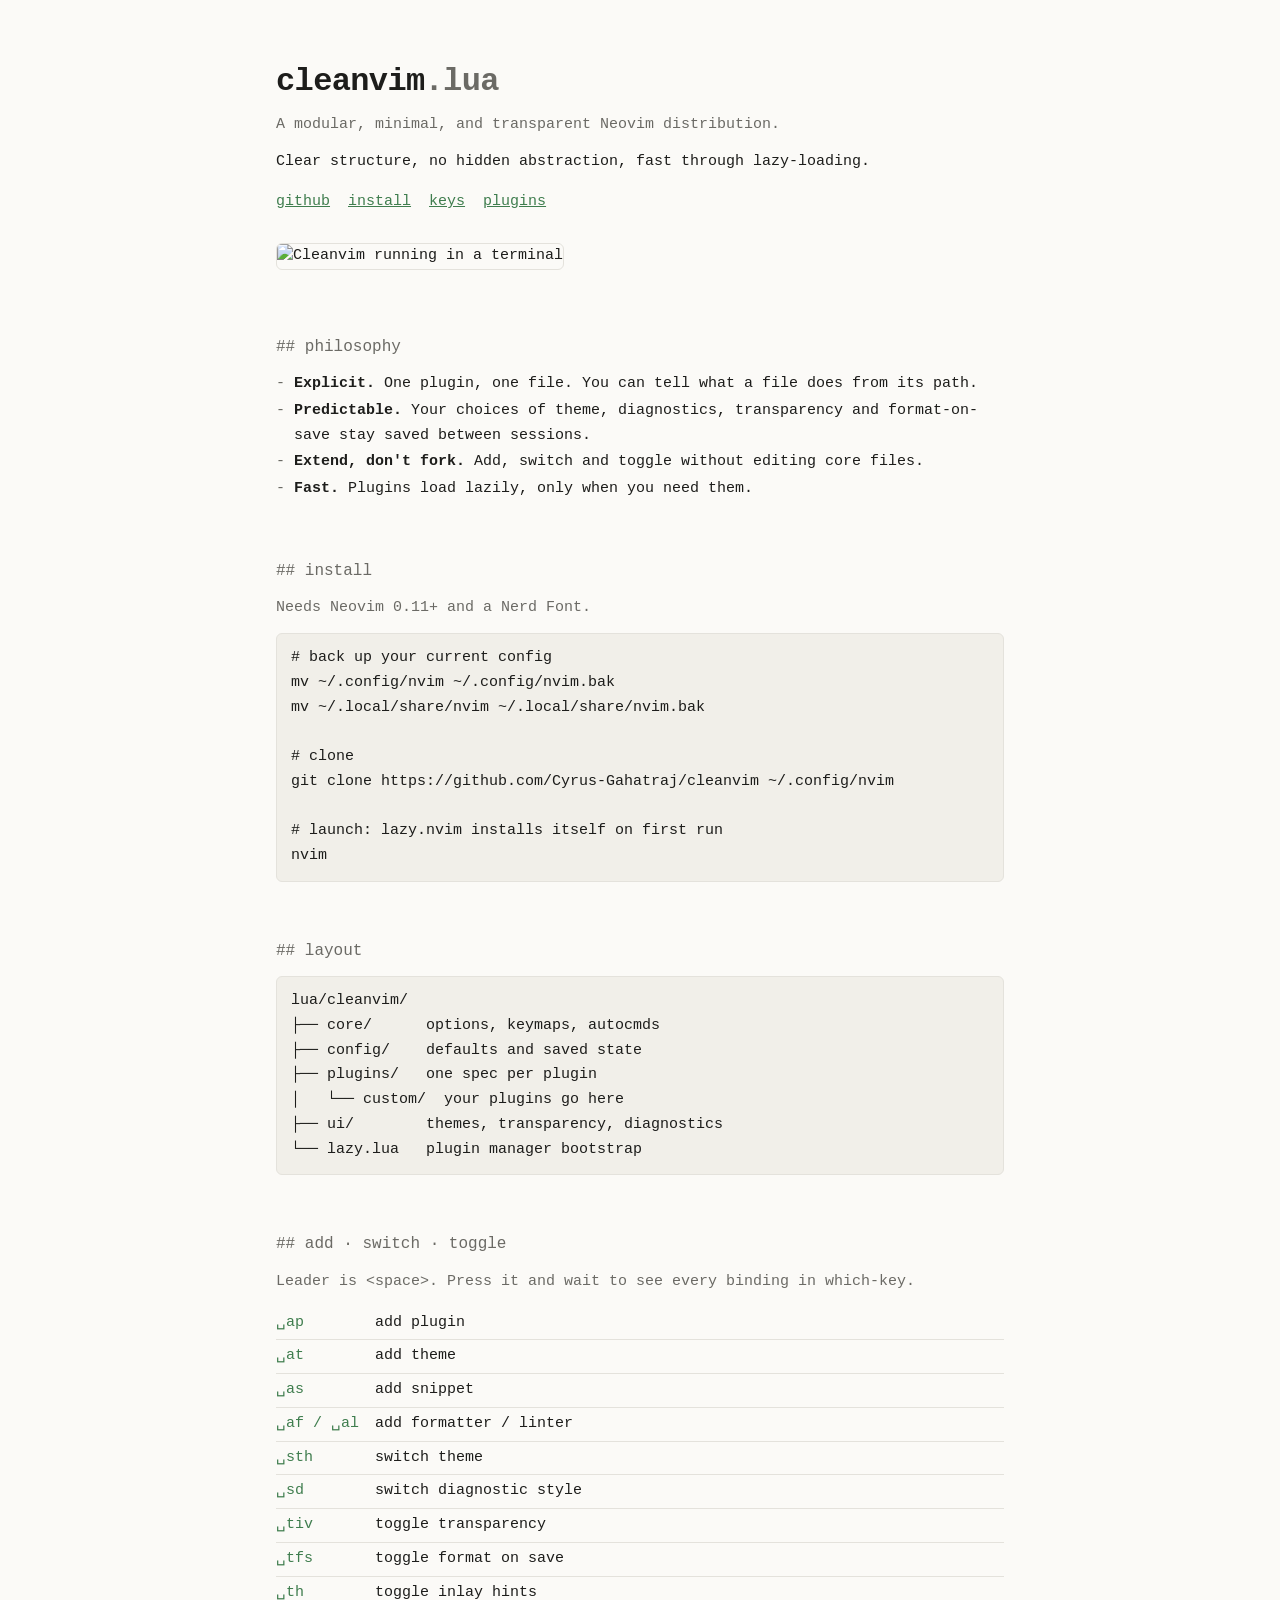
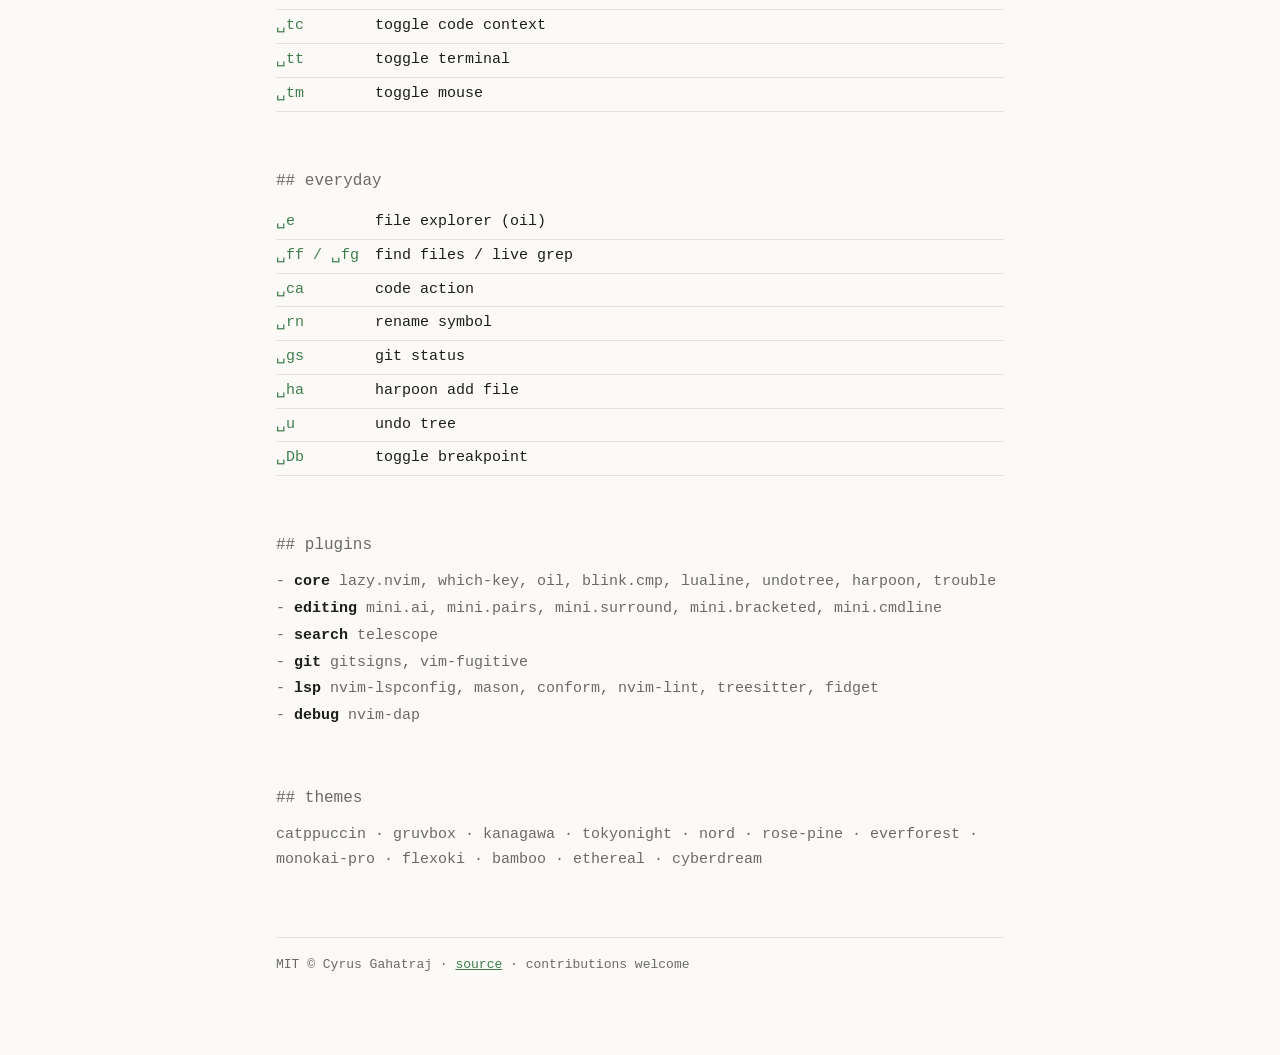
==== docs/index.html @ 889405c3 "add project site for github pages Co-Authored-By: Claude Opus 5.5 <noreply@anthropic.com>" ====
<!doctype html>
<html lang="en">
<head>
<meta charset="utf-8">
<meta name="viewport" content="width=device-width, initial-scale=1">
<title>Cleanvim</title>
<meta name="description" content="A modular, minimal, and transparent Neovim distribution.">
<style>
  :root {
    --bg: #fbfaf7; --fg: #1d1d1b; --dim: #6b6a65; --line: #e4e2dc;
    --code: #f1efe9; --accent: #3f7d4e;
  }
  @media (prefers-color-scheme: dark) {
    :root { --bg: #121211; --fg: #e6e4de; --dim: #8b8981; --line: #2a2a28; --code: #1b1b1a; --accent: #8fc79c; }
  }
  * { box-sizing: border-box; }
  body {
    margin: 0; background: var(--bg); color: var(--fg);
    font: 15px/1.65 ui-monospace, "JetBrains Mono", SFMono-Regular, Menlo, monospace;
  }
  main { max-width: 760px; margin: 0 auto; padding: 56px 16px 80px; }
  a { color: var(--accent); }
  h1 { font-size: 2rem; margin: 0 0 4px; letter-spacing: -0.02em; }
  h1 span { color: var(--dim); }
  h2 { font-size: 1rem; margin: 56px 0 12px; color: var(--dim); font-weight: 500; }
  h2::before { content: "## "; }
  p { margin: 0 0 12px; }
  .dim { color: var(--dim); }
  img { width: 100%; height: auto; border: 1px solid var(--line); border-radius: 6px; margin: 28px 0 8px; }
  pre { background: var(--code); border: 1px solid var(--line); border-radius: 6px; padding: 12px 14px; overflow-x: auto; margin: 0 0 12px; }
  code { font: inherit; }
  nav { display: flex; gap: 18px; flex-wrap: wrap; margin-top: 16px; }
  table { width: 100%; border-collapse: collapse; }
  td { padding: 4px 0; border-bottom: 1px solid var(--line); vertical-align: top; }
  td:first-child { width: 11ch; color: var(--accent); white-space: nowrap; padding-right: 16px; }
  ul { padding-left: 2ch; margin: 0; }
  li { margin: 2px 0; }
  li::marker { content: "- "; color: var(--dim); }
  footer { margin-top: 64px; padding-top: 16px; border-top: 1px solid var(--line); color: var(--dim); font-size: 13px; }
</style>
</head>
<body>
<main>
  <h1>cleanvim<span>.lua</span></h1>
  <p class="dim">A modular, minimal, and transparent Neovim distribution.</p>
  <p>Clear structure, no hidden abstraction, fast through lazy-loading.</p>
  <nav>
    <a href="https://github.com/Cyrus-Gahatraj/cleanvim">github</a>
    <a href="#install">install</a>
    <a href="#keys">keys</a>
    <a href="#plugins">plugins</a>
  </nav>

  <img src="https://raw.githubusercontent.com/Cyrus-Gahatraj/cleanvim/master/assets/hero_shot.png" alt="Cleanvim running in a terminal">

  <h2>philosophy</h2>
  <ul>
    <li><strong>Explicit.</strong> One plugin, one file. You can tell what a file does from its path.</li>
    <li><strong>Predictable.</strong> Your choices of theme, diagnostics, transparency and format-on-save stay saved between sessions.</li>
    <li><strong>Extend, don't fork.</strong> Add, switch and toggle without editing core files.</li>
    <li><strong>Fast.</strong> Plugins load lazily, only when you need them.</li>
  </ul>

  <h2 id="install">install</h2>
  <p class="dim">Needs Neovim 0.11+ and a Nerd Font.</p>
<pre><code># back up your current config
mv ~/.config/nvim ~/.config/nvim.bak
mv ~/.local/share/nvim ~/.local/share/nvim.bak

# clone
git clone https://github.com/Cyrus-Gahatraj/cleanvim ~/.config/nvim

# launch: lazy.nvim installs itself on first run
nvim</code></pre>

  <h2>layout</h2>
<pre><code>lua/cleanvim/
├── core/      options, keymaps, autocmds
├── config/    defaults and saved state
├── plugins/   one spec per plugin
│   └── custom/  your plugins go here
├── ui/        themes, transparency, diagnostics
└── lazy.lua   plugin manager bootstrap</code></pre>

  <h2 id="keys">add · switch · toggle</h2>
  <p class="dim">Leader is <code>&lt;space&gt;</code>. Press it and wait to see every binding in which-key.</p>
  <table>
    <tr><td>␣ap</td><td>add plugin</td></tr>
    <tr><td>␣at</td><td>add theme</td></tr>
    <tr><td>␣as</td><td>add snippet</td></tr>
    <tr><td>␣af / ␣al</td><td>add formatter / linter</td></tr>
    <tr><td>␣sth</td><td>switch theme</td></tr>
    <tr><td>␣sd</td><td>switch diagnostic style</td></tr>
    <tr><td>␣tiv</td><td>toggle transparency</td></tr>
    <tr><td>␣tfs</td><td>toggle format on save</td></tr>
    <tr><td>␣th</td><td>toggle inlay hints</td></tr>
    <tr><td>␣tc</td><td>toggle code context</td></tr>
    <tr><td>␣tt</td><td>toggle terminal</td></tr>
    <tr><td>␣tm</td><td>toggle mouse</td></tr>
  </table>

  <h2>everyday</h2>
  <table>
    <tr><td>␣e</td><td>file explorer (oil)</td></tr>
    <tr><td>␣ff / ␣fg</td><td>find files / live grep</td></tr>
    <tr><td>␣ca</td><td>code action</td></tr>
    <tr><td>␣rn</td><td>rename symbol</td></tr>
    <tr><td>␣gs</td><td>git status</td></tr>
    <tr><td>␣ha</td><td>harpoon add file</td></tr>
    <tr><td>␣u</td><td>undo tree</td></tr>
    <tr><td>␣Db</td><td>toggle breakpoint</td></tr>
  </table>

  <h2 id="plugins">plugins</h2>
  <ul>
    <li><strong>core</strong> <span class="dim">lazy.nvim, which-key, oil, blink.cmp, lualine, undotree, harpoon, trouble</span></li>
    <li><strong>editing</strong> <span class="dim">mini.ai, mini.pairs, mini.surround, mini.bracketed, mini.cmdline</span></li>
    <li><strong>search</strong> <span class="dim">telescope</span></li>
    <li><strong>git</strong> <span class="dim">gitsigns, vim-fugitive</span></li>
    <li><strong>lsp</strong> <span class="dim">nvim-lspconfig, mason, conform, nvim-lint, treesitter, fidget</span></li>
    <li><strong>debug</strong> <span class="dim">nvim-dap</span></li>
  </ul>

  <h2>themes</h2>
  <p class="dim">catppuccin · gruvbox · kanagawa · tokyonight · nord · rose-pine · everforest · monokai-pro · flexoki · bamboo · ethereal · cyberdream</p>

  <footer>
    MIT © Cyrus Gahatraj · <a href="https://github.com/Cyrus-Gahatraj/cleanvim">source</a> · contributions welcome
  </footer>
</main>
</body>
</html>
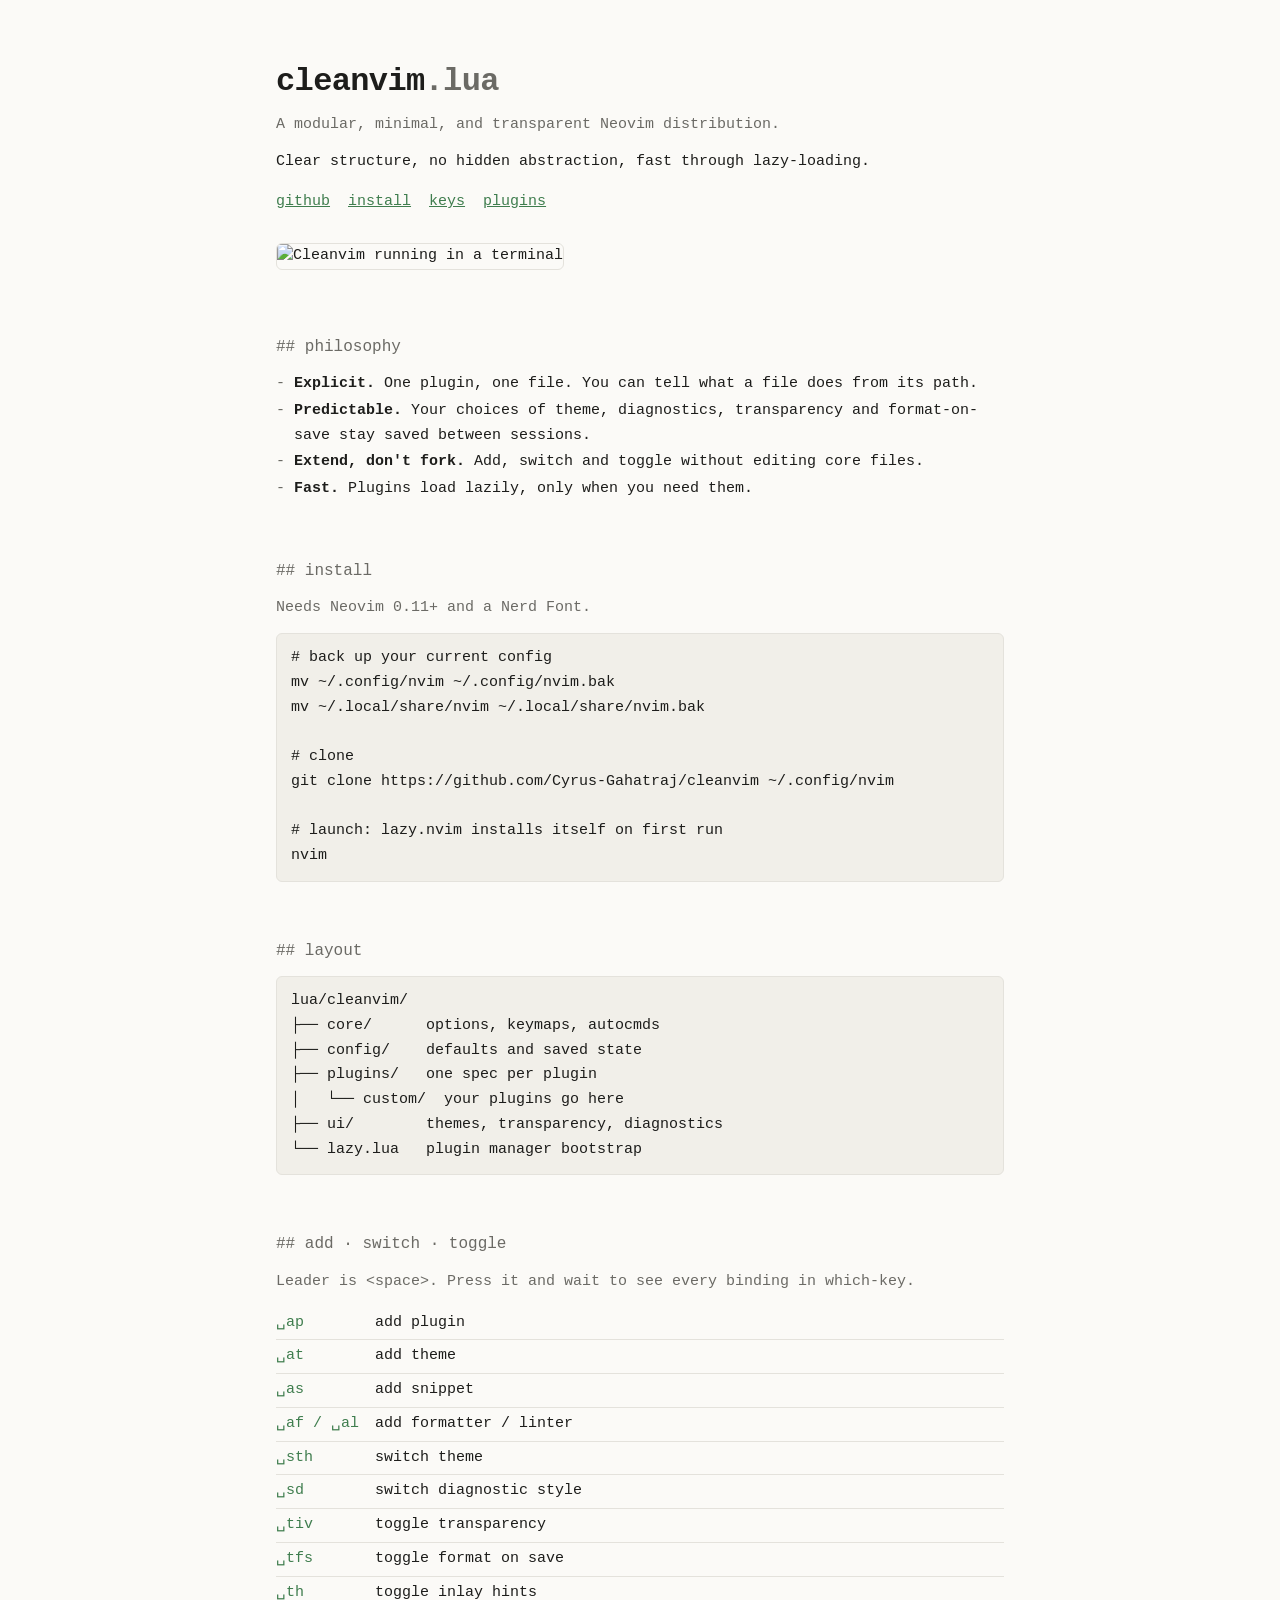
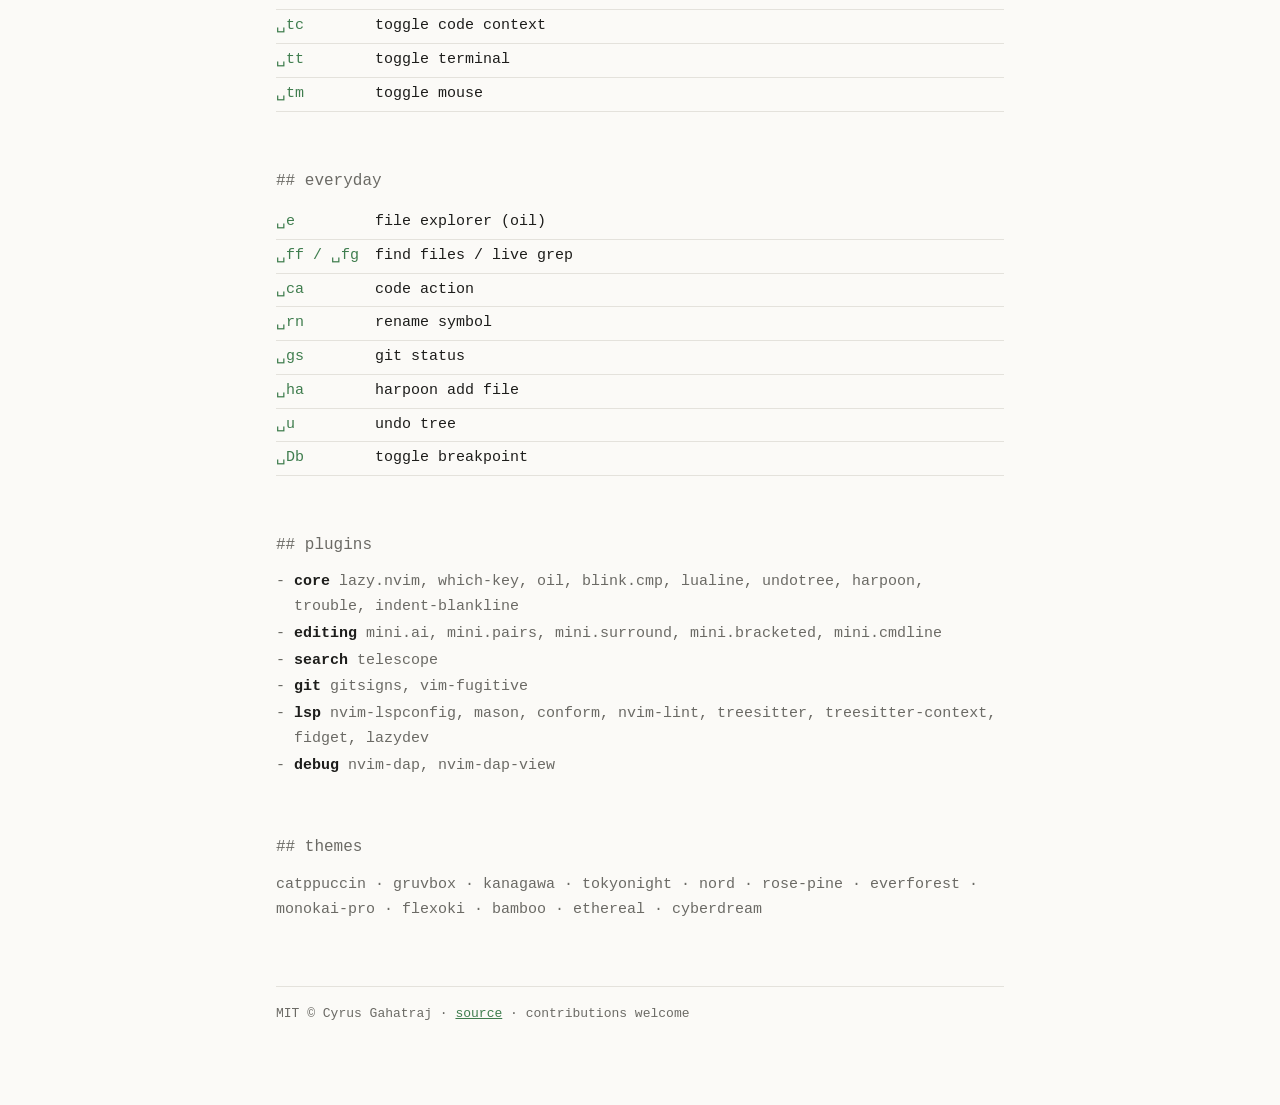
==== commit 78ab7e19: "fix README paths and plugin list to match the repo Co-Authored-By: Claude Opus 5.5 <noreply@anthropi" ====
--- a/docs/index.html
+++ b/docs/index.html
@@ -113,12 +113,12 @@
 
   <h2 id="plugins">plugins</h2>
   <ul>
-    <li><strong>core</strong> <span class="dim">lazy.nvim, which-key, oil, blink.cmp, lualine, undotree, harpoon, trouble</span></li>
+    <li><strong>core</strong> <span class="dim">lazy.nvim, which-key, oil, blink.cmp, lualine, undotree, harpoon, trouble, indent-blankline</span></li>
     <li><strong>editing</strong> <span class="dim">mini.ai, mini.pairs, mini.surround, mini.bracketed, mini.cmdline</span></li>
     <li><strong>search</strong> <span class="dim">telescope</span></li>
     <li><strong>git</strong> <span class="dim">gitsigns, vim-fugitive</span></li>
-    <li><strong>lsp</strong> <span class="dim">nvim-lspconfig, mason, conform, nvim-lint, treesitter, fidget</span></li>
-    <li><strong>debug</strong> <span class="dim">nvim-dap</span></li>
+    <li><strong>lsp</strong> <span class="dim">nvim-lspconfig, mason, conform, nvim-lint, treesitter, treesitter-context, fidget, lazydev</span></li>
+    <li><strong>debug</strong> <span class="dim">nvim-dap, nvim-dap-view</span></li>
   </ul>
 
   <h2>themes</h2>
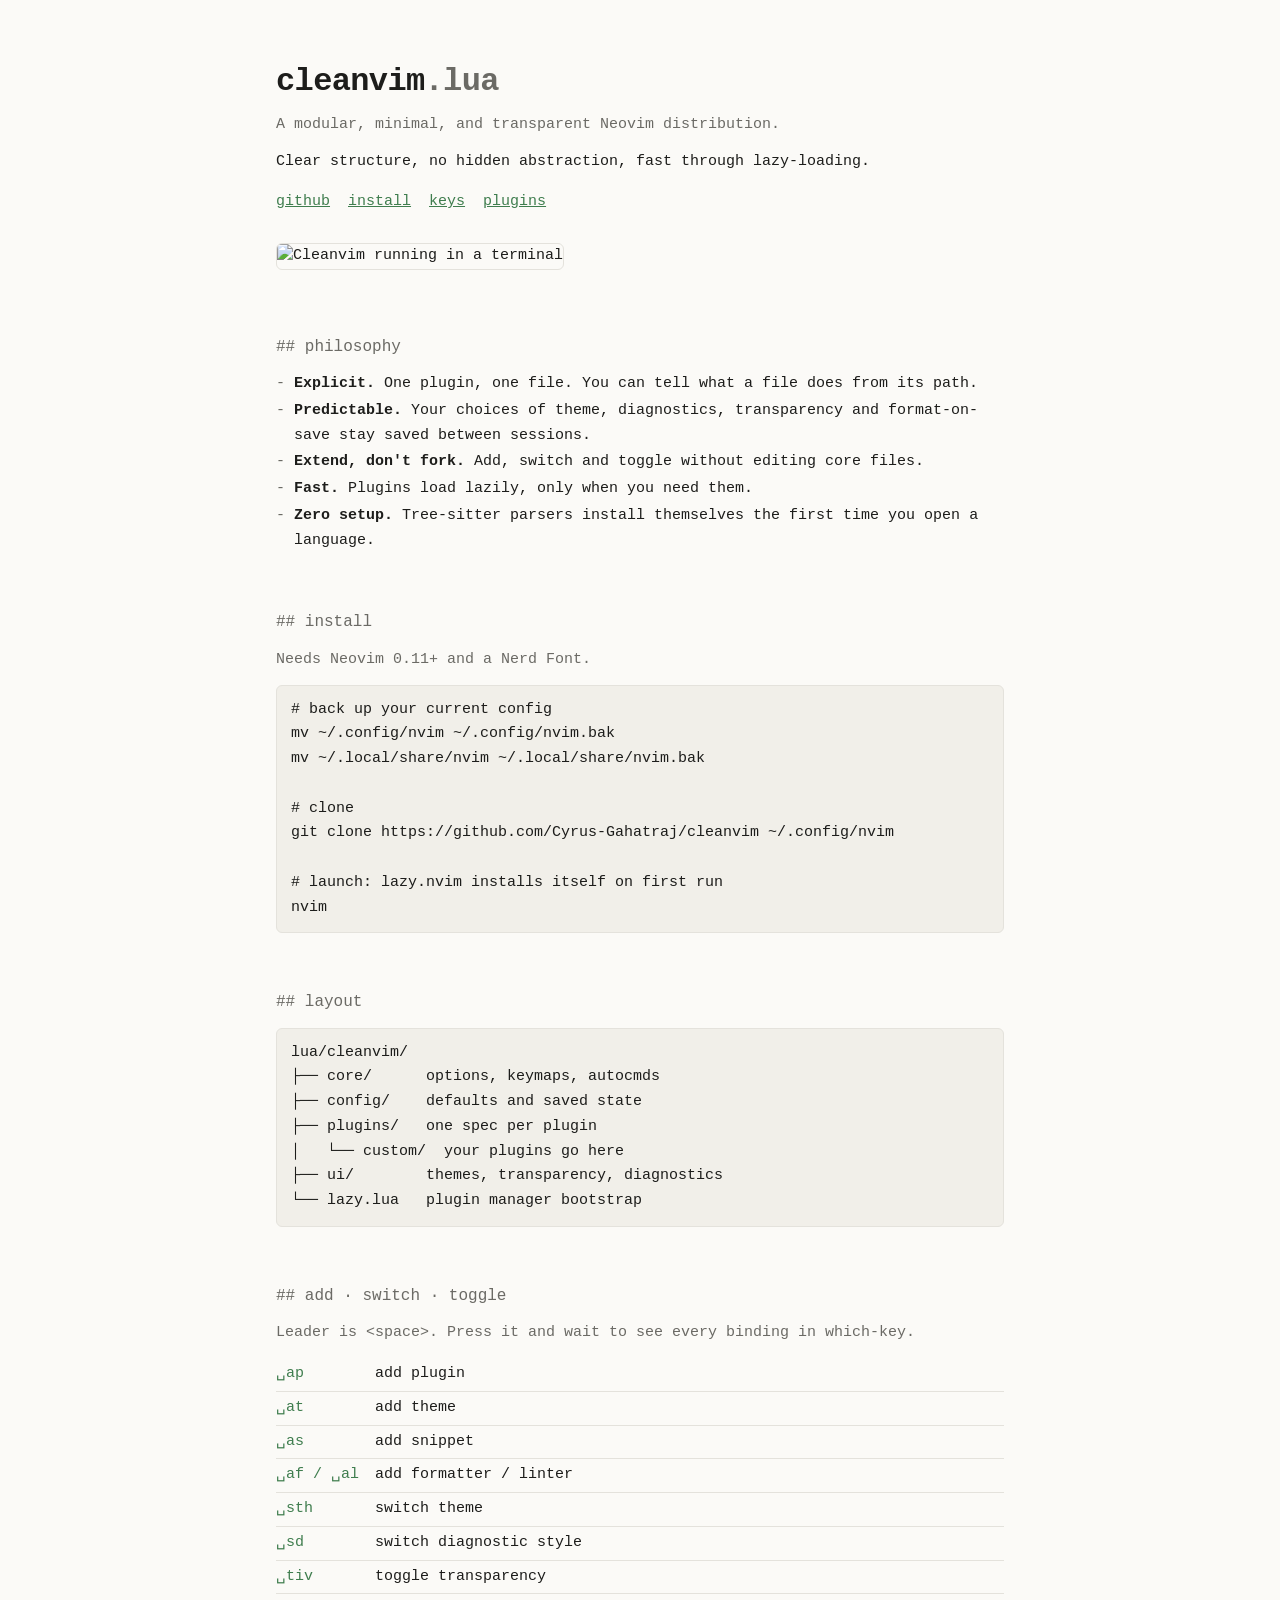
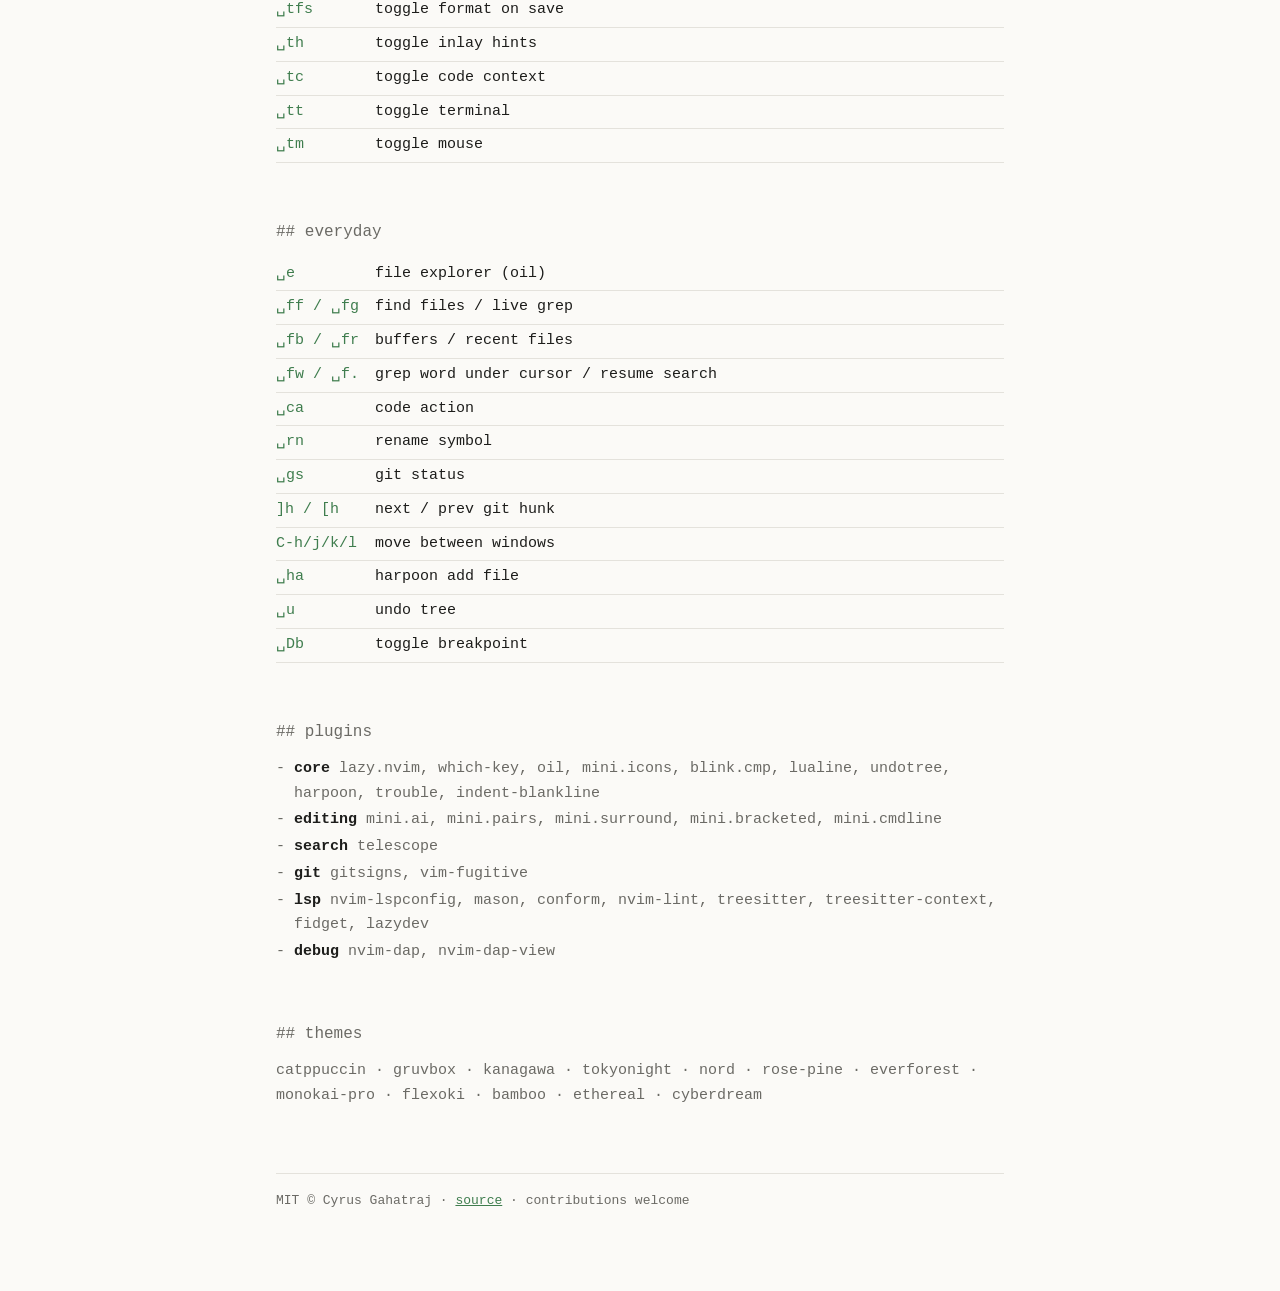
==== commit ca508e7e: "fix bugs, auto-install parsers, add small quality-of-life features Fixes: - transparency replaced wh" ====
--- a/docs/index.html
+++ b/docs/index.html
@@ -59,6 +59,7 @@
     <li><strong>Predictable.</strong> Your choices of theme, diagnostics, transparency and format-on-save stay saved between sessions.</li>
     <li><strong>Extend, don't fork.</strong> Add, switch and toggle without editing core files.</li>
     <li><strong>Fast.</strong> Plugins load lazily, only when you need them.</li>
+    <li><strong>Zero setup.</strong> Tree-sitter parsers install themselves the first time you open a language.</li>
   </ul>
 
   <h2 id="install">install</h2>
@@ -103,9 +104,13 @@
   <table>
     <tr><td>␣e</td><td>file explorer (oil)</td></tr>
     <tr><td>␣ff / ␣fg</td><td>find files / live grep</td></tr>
+    <tr><td>␣fb / ␣fr</td><td>buffers / recent files</td></tr>
+    <tr><td>␣fw / ␣f.</td><td>grep word under cursor / resume search</td></tr>
     <tr><td>␣ca</td><td>code action</td></tr>
     <tr><td>␣rn</td><td>rename symbol</td></tr>
     <tr><td>␣gs</td><td>git status</td></tr>
+    <tr><td>]h / [h</td><td>next / prev git hunk</td></tr>
+    <tr><td>C-h/j/k/l</td><td>move between windows</td></tr>
     <tr><td>␣ha</td><td>harpoon add file</td></tr>
     <tr><td>␣u</td><td>undo tree</td></tr>
     <tr><td>␣Db</td><td>toggle breakpoint</td></tr>
@@ -113,7 +118,7 @@
 
   <h2 id="plugins">plugins</h2>
   <ul>
-    <li><strong>core</strong> <span class="dim">lazy.nvim, which-key, oil, blink.cmp, lualine, undotree, harpoon, trouble, indent-blankline</span></li>
+    <li><strong>core</strong> <span class="dim">lazy.nvim, which-key, oil, mini.icons, blink.cmp, lualine, undotree, harpoon, trouble, indent-blankline</span></li>
     <li><strong>editing</strong> <span class="dim">mini.ai, mini.pairs, mini.surround, mini.bracketed, mini.cmdline</span></li>
     <li><strong>search</strong> <span class="dim">telescope</span></li>
     <li><strong>git</strong> <span class="dim">gitsigns, vim-fugitive</span></li>
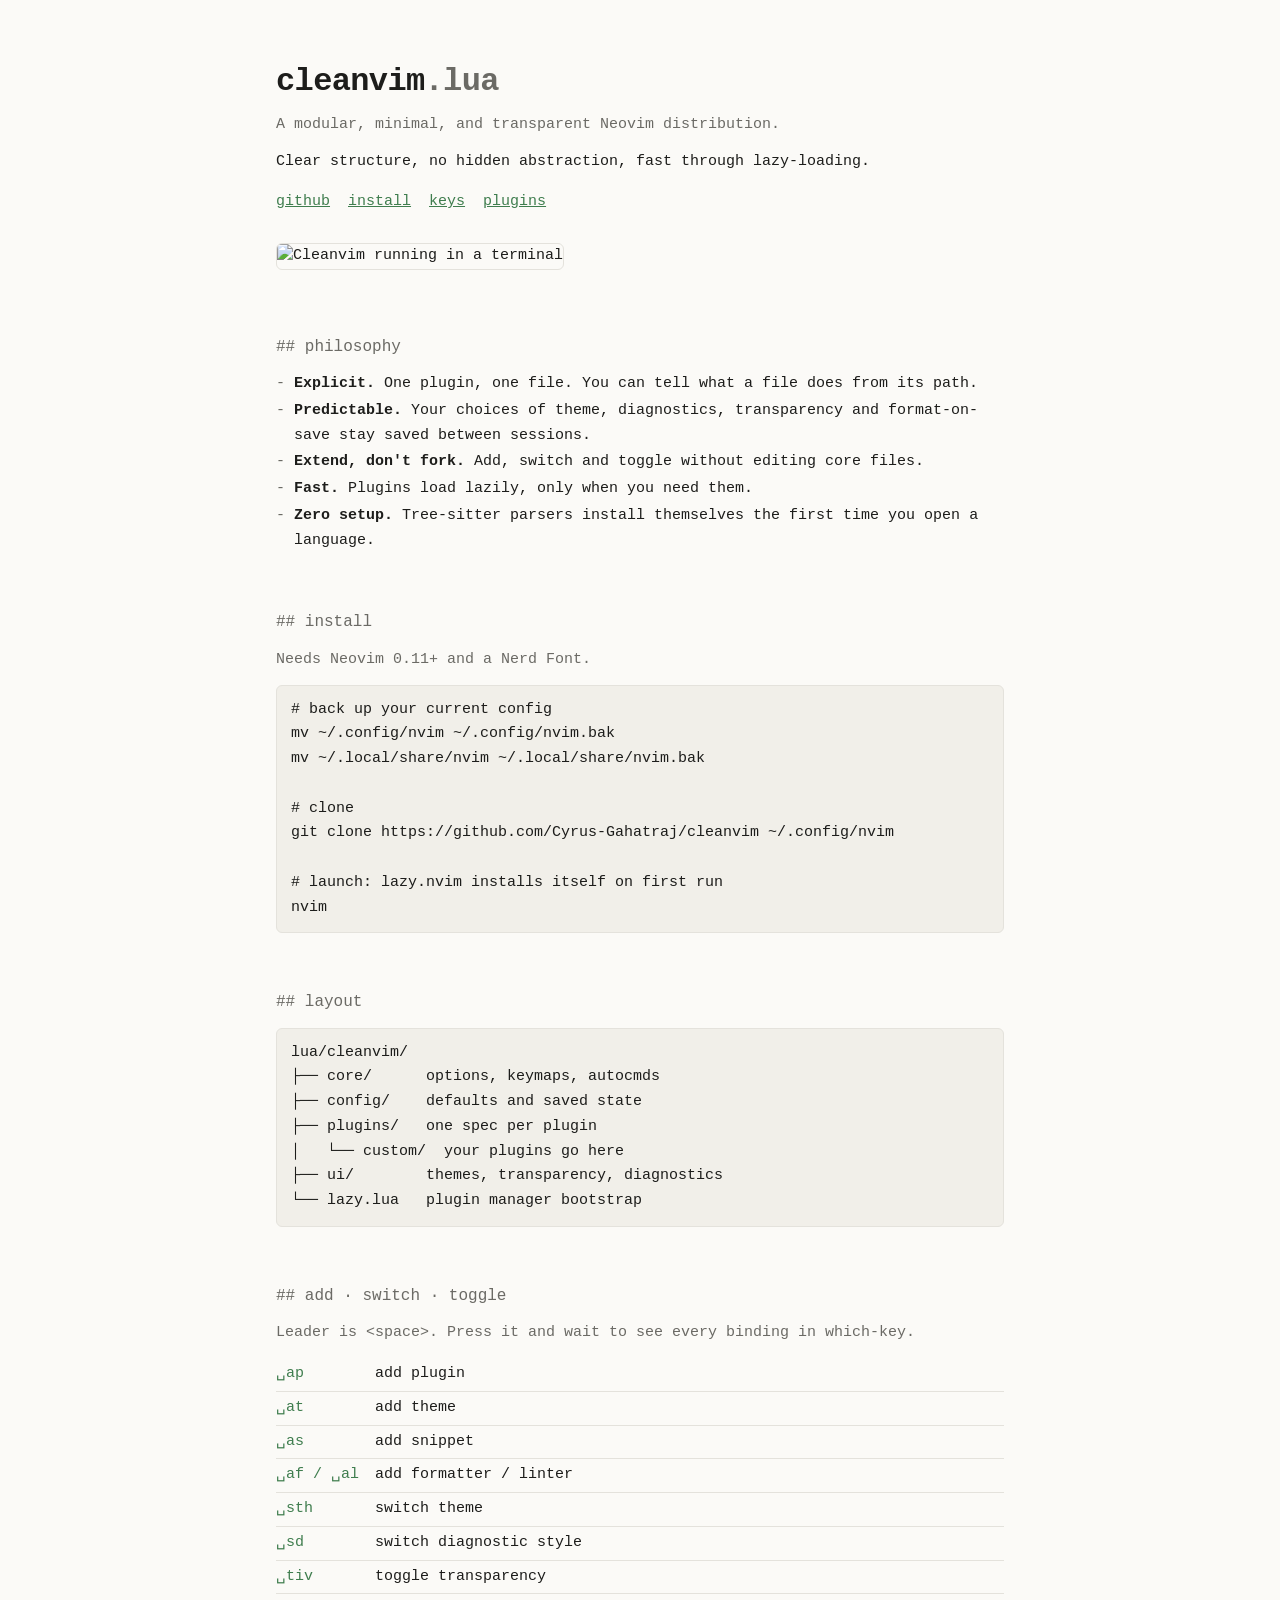
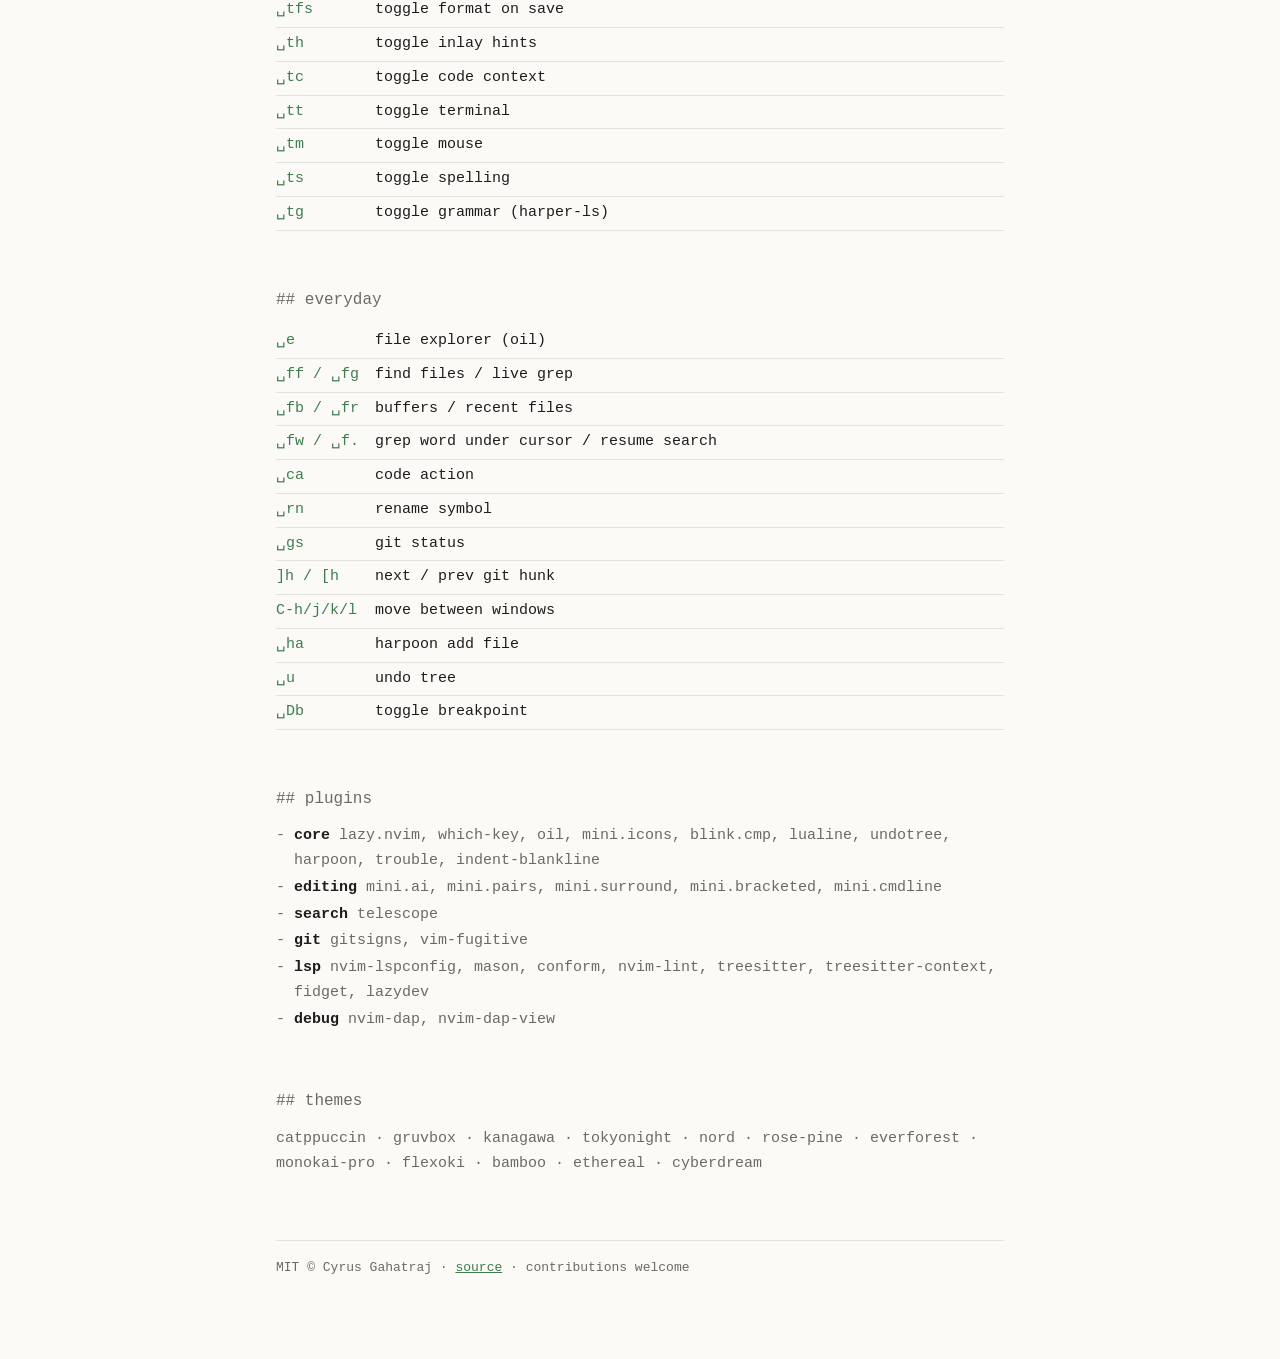
==== commit 9fa35654: "add spelling and grammar toggles <leader>ts toggles vim spell in the window; <leader>tg toggles harp" ====
--- a/docs/index.html
+++ b/docs/index.html
@@ -98,6 +98,8 @@
     <tr><td>␣tc</td><td>toggle code context</td></tr>
     <tr><td>␣tt</td><td>toggle terminal</td></tr>
     <tr><td>␣tm</td><td>toggle mouse</td></tr>
+    <tr><td>␣ts</td><td>toggle spelling</td></tr>
+    <tr><td>␣tg</td><td>toggle grammar (harper-ls)</td></tr>
   </table>
 
   <h2>everyday</h2>
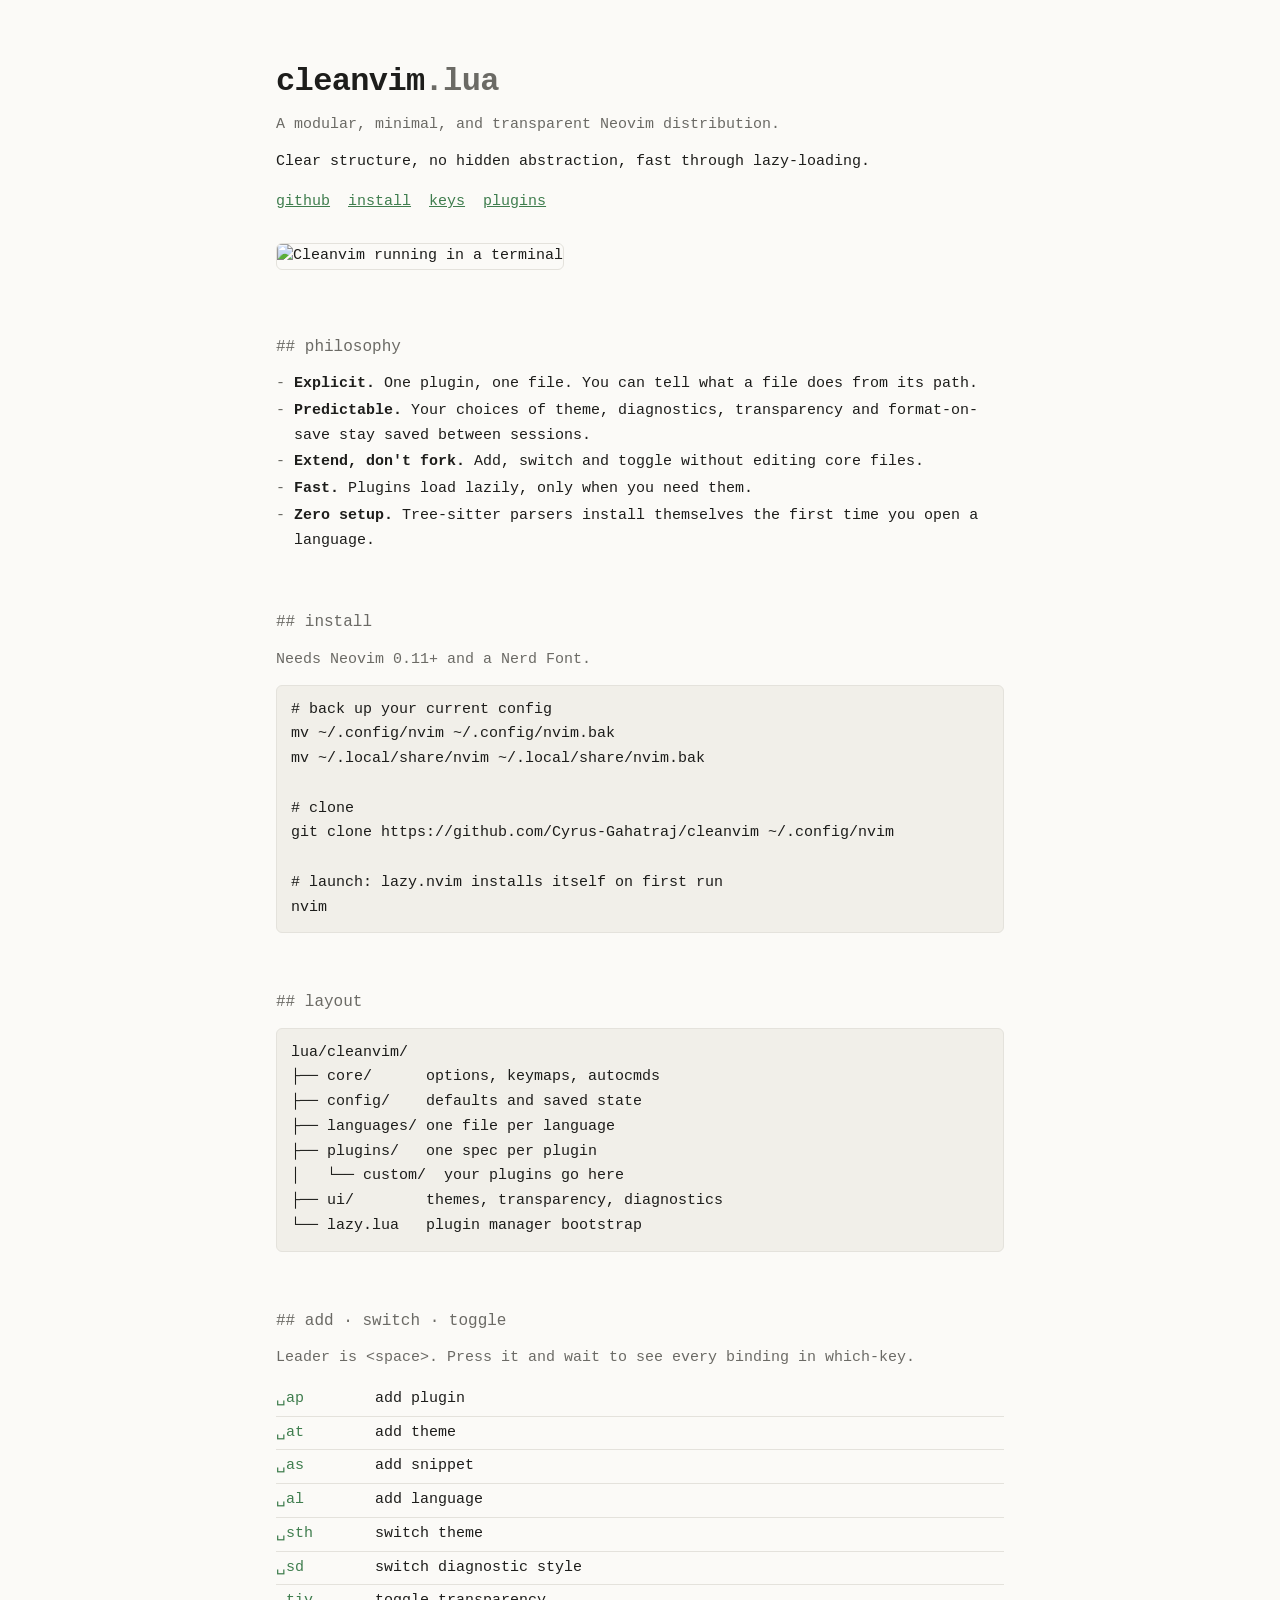
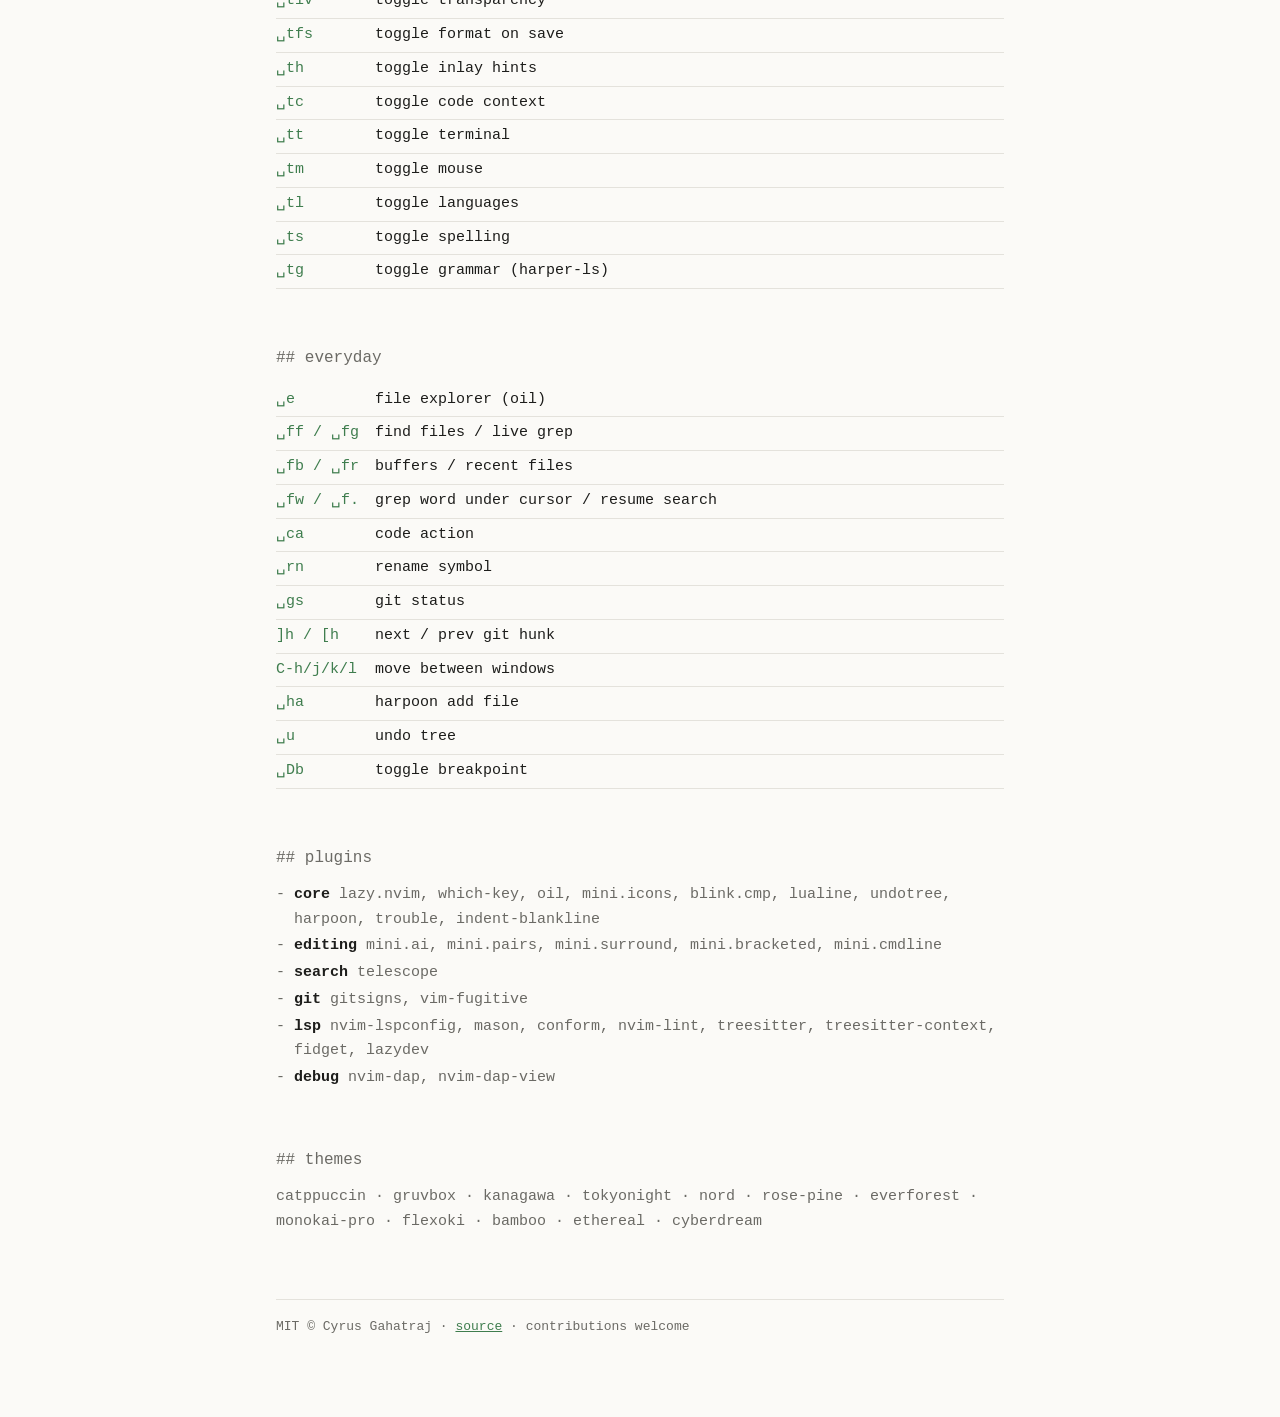
==== commit 7725562d: "one file per language, toggled with <leader>tl Each file in lua/cleanvim/languages/ lists the mason " ====
--- a/docs/index.html
+++ b/docs/index.html
@@ -78,6 +78,7 @@
 <pre><code>lua/cleanvim/
 ├── core/      options, keymaps, autocmds
 ├── config/    defaults and saved state
+├── languages/ one file per language
 ├── plugins/   one spec per plugin
 │   └── custom/  your plugins go here
 ├── ui/        themes, transparency, diagnostics
@@ -89,7 +90,7 @@
     <tr><td>␣ap</td><td>add plugin</td></tr>
     <tr><td>␣at</td><td>add theme</td></tr>
     <tr><td>␣as</td><td>add snippet</td></tr>
-    <tr><td>␣af / ␣al</td><td>add formatter / linter</td></tr>
+    <tr><td>␣al</td><td>add language</td></tr>
     <tr><td>␣sth</td><td>switch theme</td></tr>
     <tr><td>␣sd</td><td>switch diagnostic style</td></tr>
     <tr><td>␣tiv</td><td>toggle transparency</td></tr>
@@ -98,6 +99,7 @@
     <tr><td>␣tc</td><td>toggle code context</td></tr>
     <tr><td>␣tt</td><td>toggle terminal</td></tr>
     <tr><td>␣tm</td><td>toggle mouse</td></tr>
+    <tr><td>␣tl</td><td>toggle languages</td></tr>
     <tr><td>␣ts</td><td>toggle spelling</td></tr>
     <tr><td>␣tg</td><td>toggle grammar (harper-ls)</td></tr>
   </table>
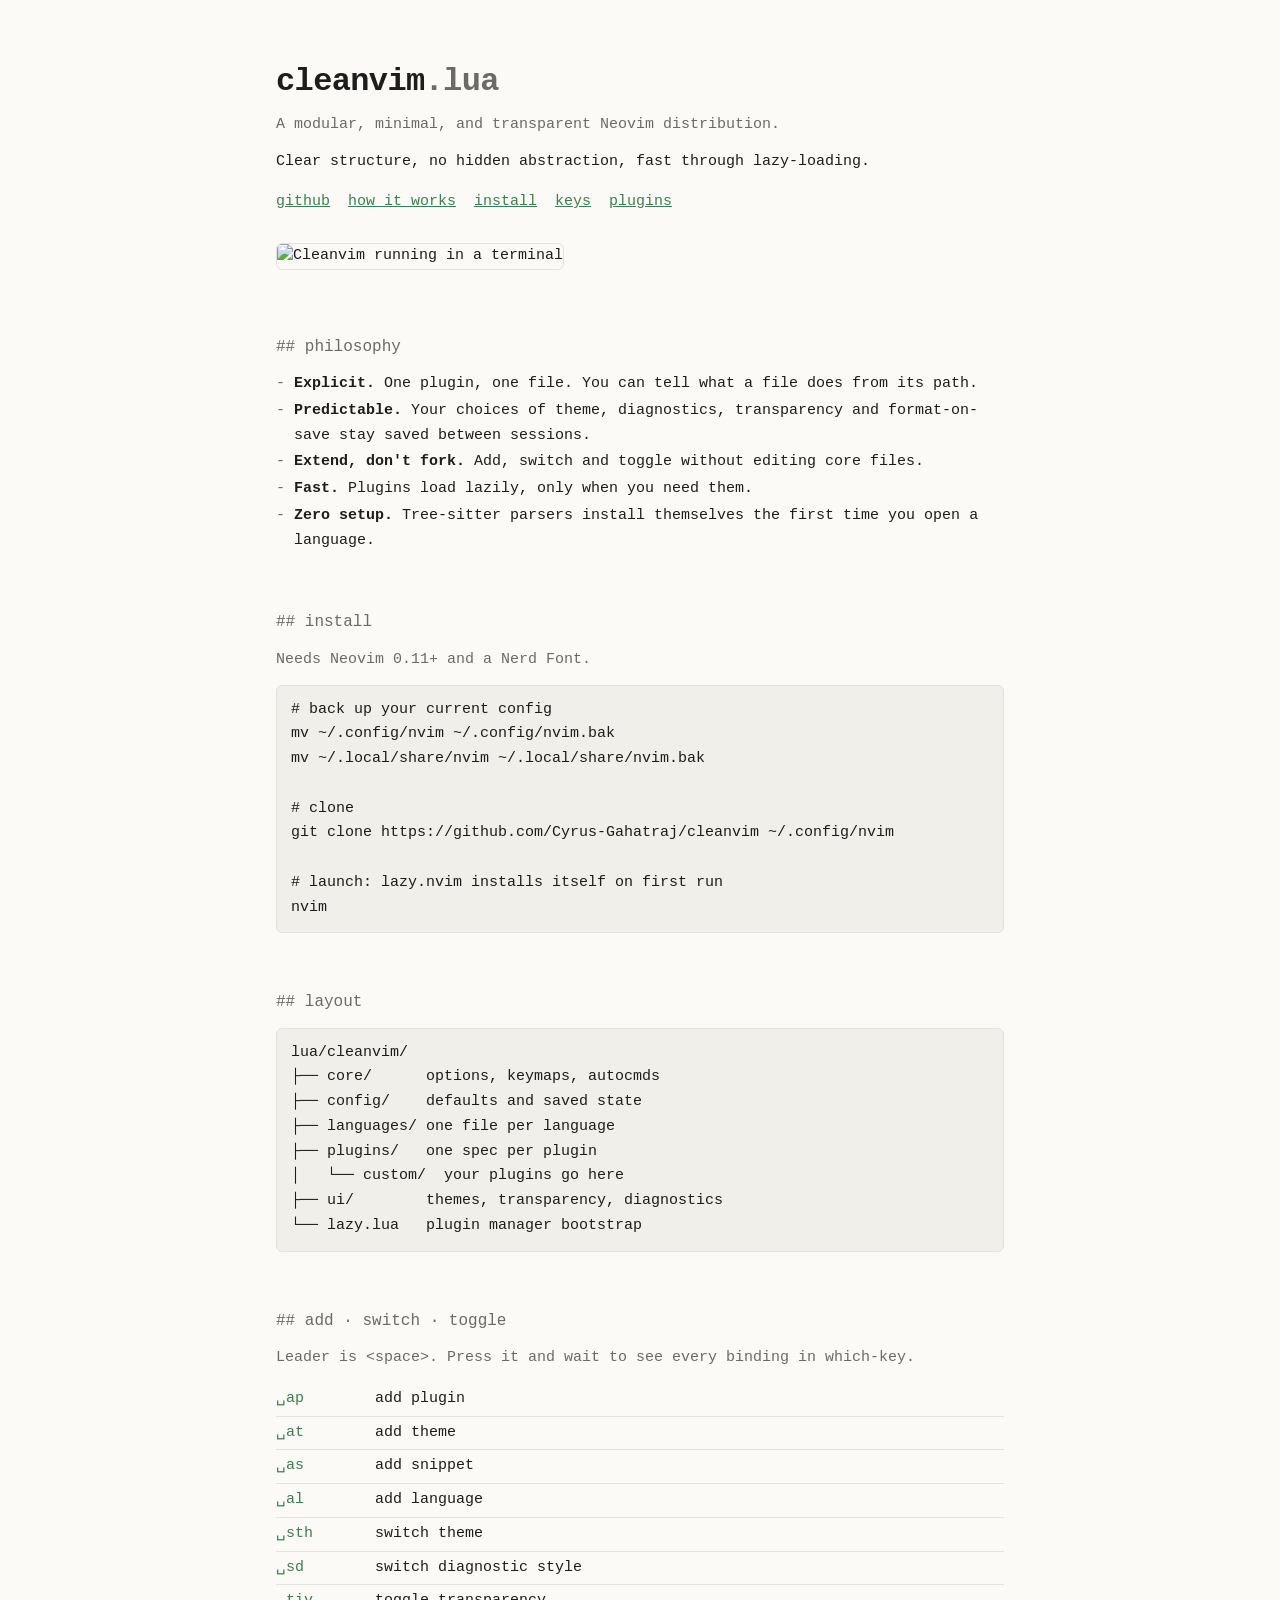
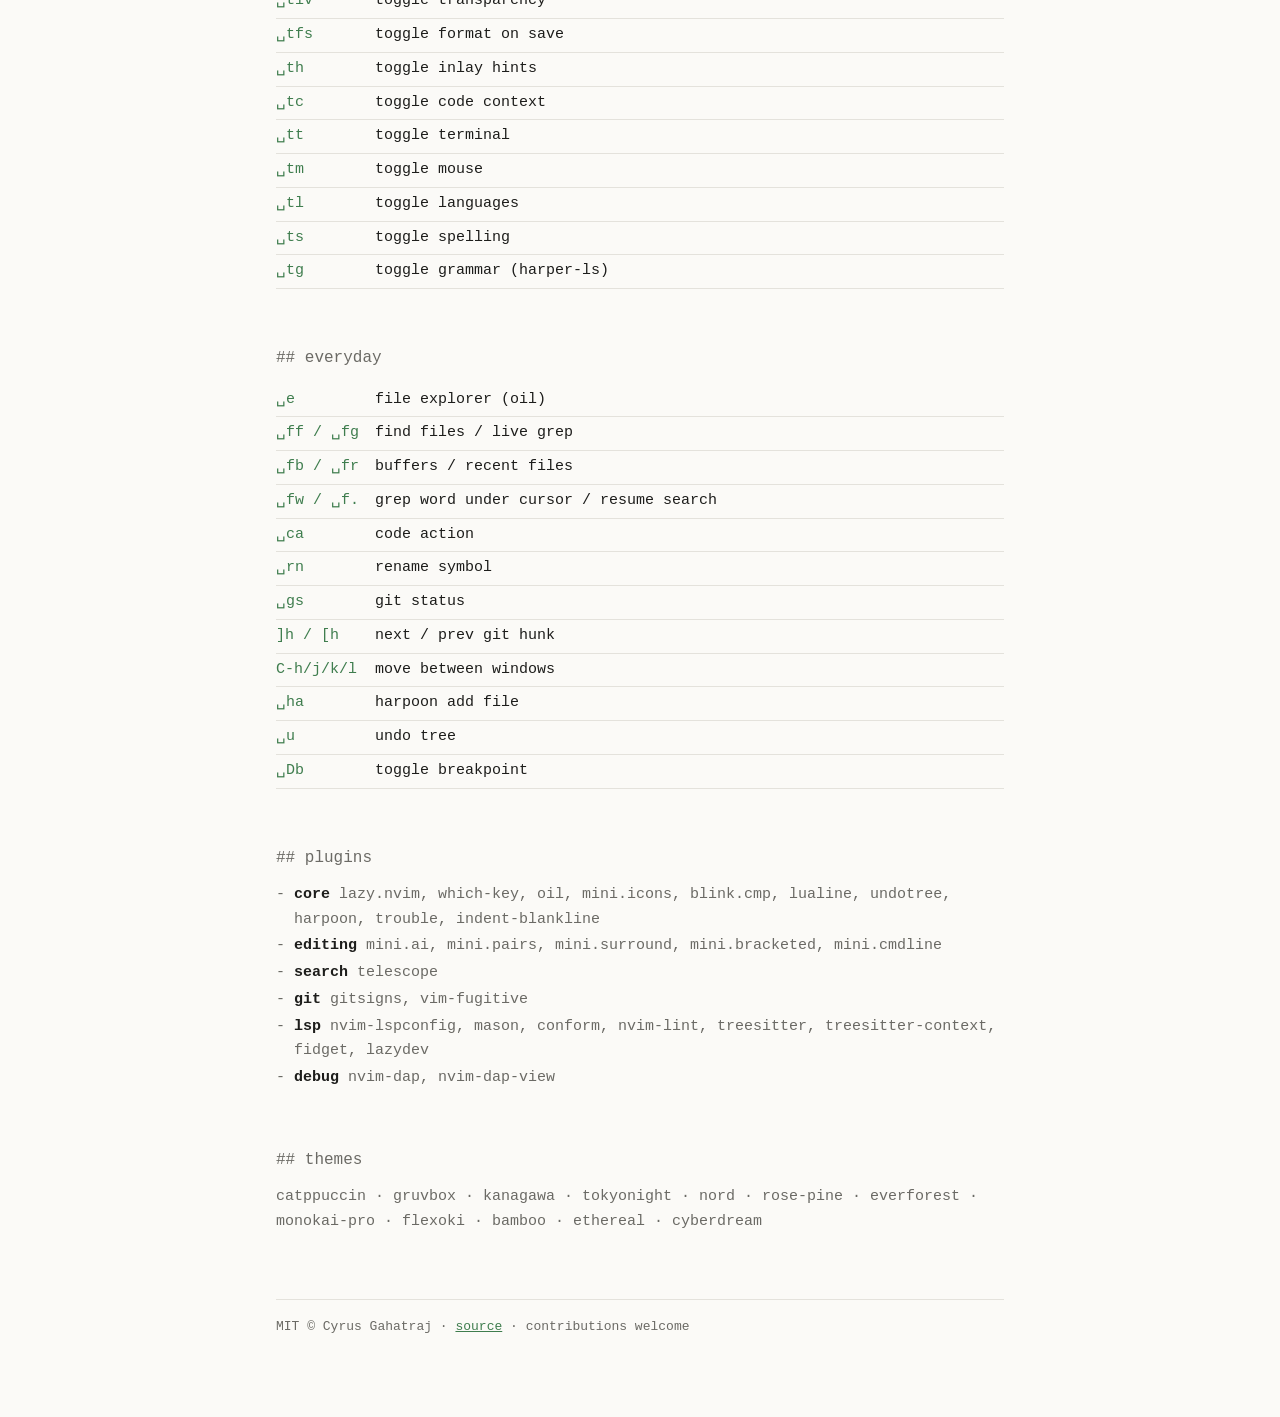
==== commit 82c54597: "site: add how-it-works page, README updating section docs/how.html walks through startup, lazy-loadi" ====
--- a/docs/index.html
+++ b/docs/index.html
@@ -5,39 +5,7 @@
 <meta name="viewport" content="width=device-width, initial-scale=1">
 <title>Cleanvim</title>
 <meta name="description" content="A modular, minimal, and transparent Neovim distribution.">
-<style>
-  :root {
-    --bg: #fbfaf7; --fg: #1d1d1b; --dim: #6b6a65; --line: #e4e2dc;
-    --code: #f1efe9; --accent: #3f7d4e;
-  }
-  @media (prefers-color-scheme: dark) {
-    :root { --bg: #121211; --fg: #e6e4de; --dim: #8b8981; --line: #2a2a28; --code: #1b1b1a; --accent: #8fc79c; }
-  }
-  * { box-sizing: border-box; }
-  body {
-    margin: 0; background: var(--bg); color: var(--fg);
-    font: 15px/1.65 ui-monospace, "JetBrains Mono", SFMono-Regular, Menlo, monospace;
-  }
-  main { max-width: 760px; margin: 0 auto; padding: 56px 16px 80px; }
-  a { color: var(--accent); }
-  h1 { font-size: 2rem; margin: 0 0 4px; letter-spacing: -0.02em; }
-  h1 span { color: var(--dim); }
-  h2 { font-size: 1rem; margin: 56px 0 12px; color: var(--dim); font-weight: 500; }
-  h2::before { content: "## "; }
-  p { margin: 0 0 12px; }
-  .dim { color: var(--dim); }
-  img { width: 100%; height: auto; border: 1px solid var(--line); border-radius: 6px; margin: 28px 0 8px; }
-  pre { background: var(--code); border: 1px solid var(--line); border-radius: 6px; padding: 12px 14px; overflow-x: auto; margin: 0 0 12px; }
-  code { font: inherit; }
-  nav { display: flex; gap: 18px; flex-wrap: wrap; margin-top: 16px; }
-  table { width: 100%; border-collapse: collapse; }
-  td { padding: 4px 0; border-bottom: 1px solid var(--line); vertical-align: top; }
-  td:first-child { width: 11ch; color: var(--accent); white-space: nowrap; padding-right: 16px; }
-  ul { padding-left: 2ch; margin: 0; }
-  li { margin: 2px 0; }
-  li::marker { content: "- "; color: var(--dim); }
-  footer { margin-top: 64px; padding-top: 16px; border-top: 1px solid var(--line); color: var(--dim); font-size: 13px; }
-</style>
+<link rel="stylesheet" href="style.css">
 </head>
 <body>
 <main>
@@ -46,6 +14,7 @@
   <p>Clear structure, no hidden abstraction, fast through lazy-loading.</p>
   <nav>
     <a href="https://github.com/Cyrus-Gahatraj/cleanvim">github</a>
+    <a href="how.html">how it works</a>
     <a href="#install">install</a>
     <a href="#keys">keys</a>
     <a href="#plugins">plugins</a>
--- a/docs/style.css
+++ b/docs/style.css
@@ -0,0 +1,33 @@
+:root {
+  --bg: #fbfaf7; --fg: #1d1d1b; --dim: #6b6a65; --line: #e4e2dc;
+  --code: #f1efe9; --accent: #3f7d4e;
+}
+@media (prefers-color-scheme: dark) {
+  :root { --bg: #121211; --fg: #e6e4de; --dim: #8b8981; --line: #2a2a28; --code: #1b1b1a; --accent: #8fc79c; }
+}
+* { box-sizing: border-box; }
+body {
+  margin: 0; background: var(--bg); color: var(--fg);
+  font: 15px/1.65 ui-monospace, "JetBrains Mono", SFMono-Regular, Menlo, monospace;
+}
+main { max-width: 760px; margin: 0 auto; padding: 56px 16px 80px; }
+a { color: var(--accent); }
+h1 { font-size: 2rem; margin: 0 0 4px; letter-spacing: -0.02em; }
+h1 span { color: var(--dim); }
+h2 { font-size: 1rem; margin: 56px 0 12px; color: var(--dim); font-weight: 500; }
+h2::before { content: "## "; }
+p { margin: 0 0 12px; }
+.dim { color: var(--dim); }
+img { width: 100%; height: auto; border: 1px solid var(--line); border-radius: 6px; margin: 28px 0 8px; }
+pre { background: var(--code); border: 1px solid var(--line); border-radius: 6px; padding: 12px 14px; overflow-x: auto; margin: 0 0 12px; }
+code { font: inherit; }
+nav { display: flex; gap: 18px; flex-wrap: wrap; margin-top: 16px; }
+table { width: 100%; border-collapse: collapse; }
+td { padding: 4px 0; border-bottom: 1px solid var(--line); vertical-align: top; }
+td:first-child { width: 11ch; color: var(--accent); white-space: nowrap; padding-right: 16px; }
+ul { padding-left: 2ch; margin: 0; }
+li { margin: 2px 0; }
+li::marker { content: "- "; color: var(--dim); }
+footer { margin-top: 64px; padding-top: 16px; border-top: 1px solid var(--line); color: var(--dim); font-size: 13px; }
+h3 { font-size: 1rem; margin: 28px 0 8px; }
+ol { padding-left: 3ch; margin: 0 0 12px; }
